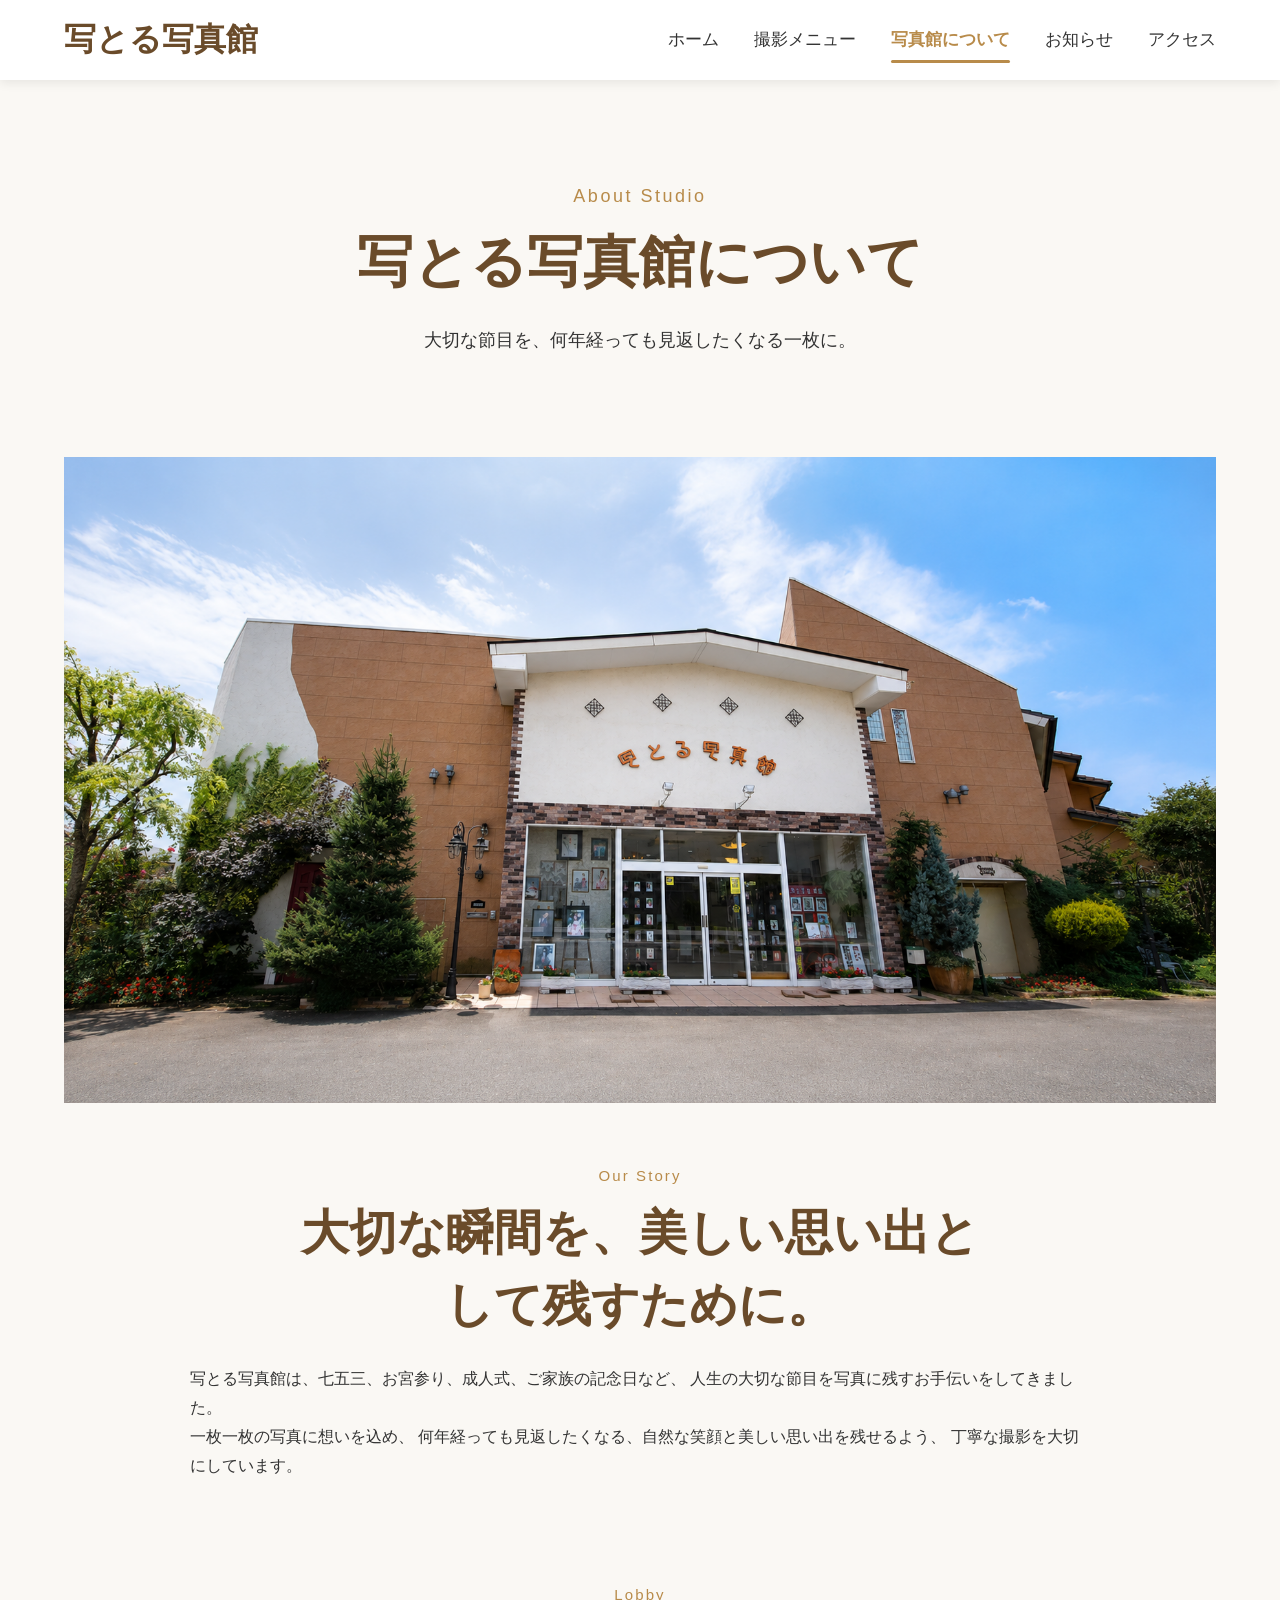
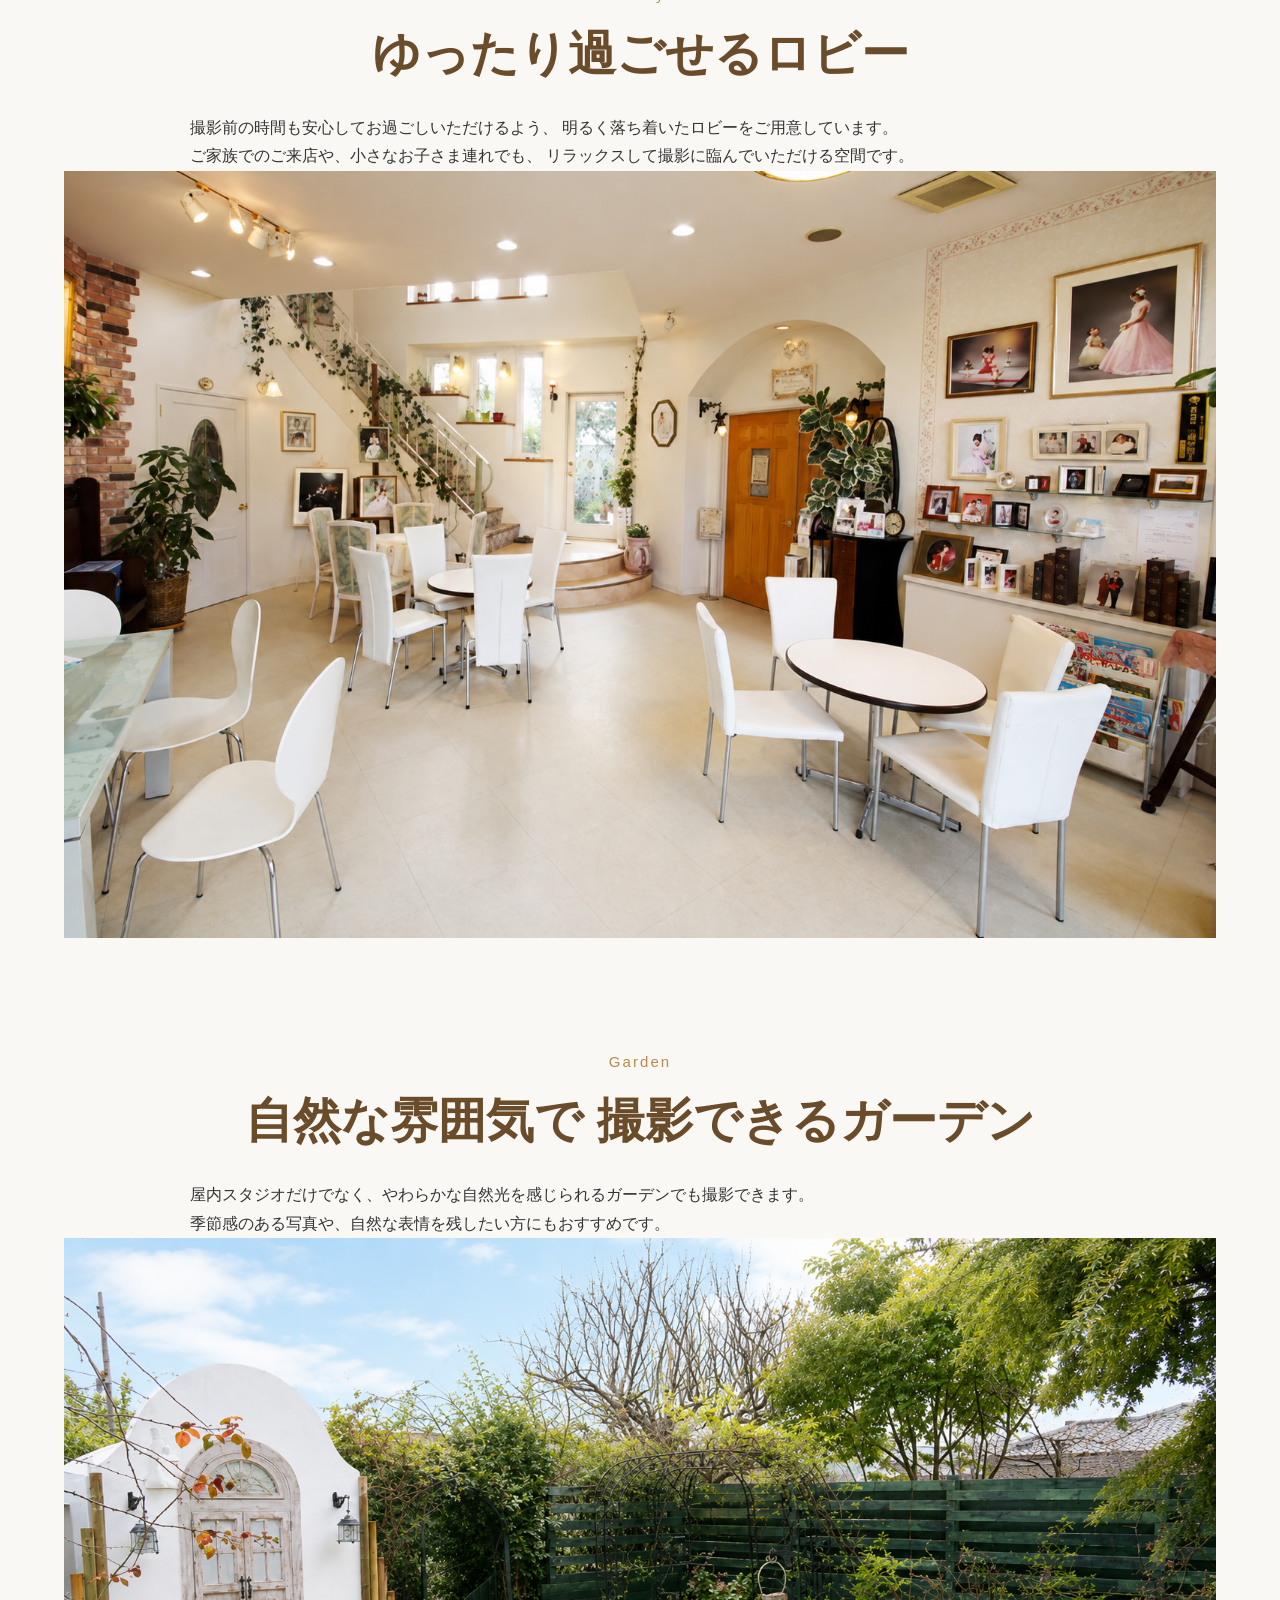
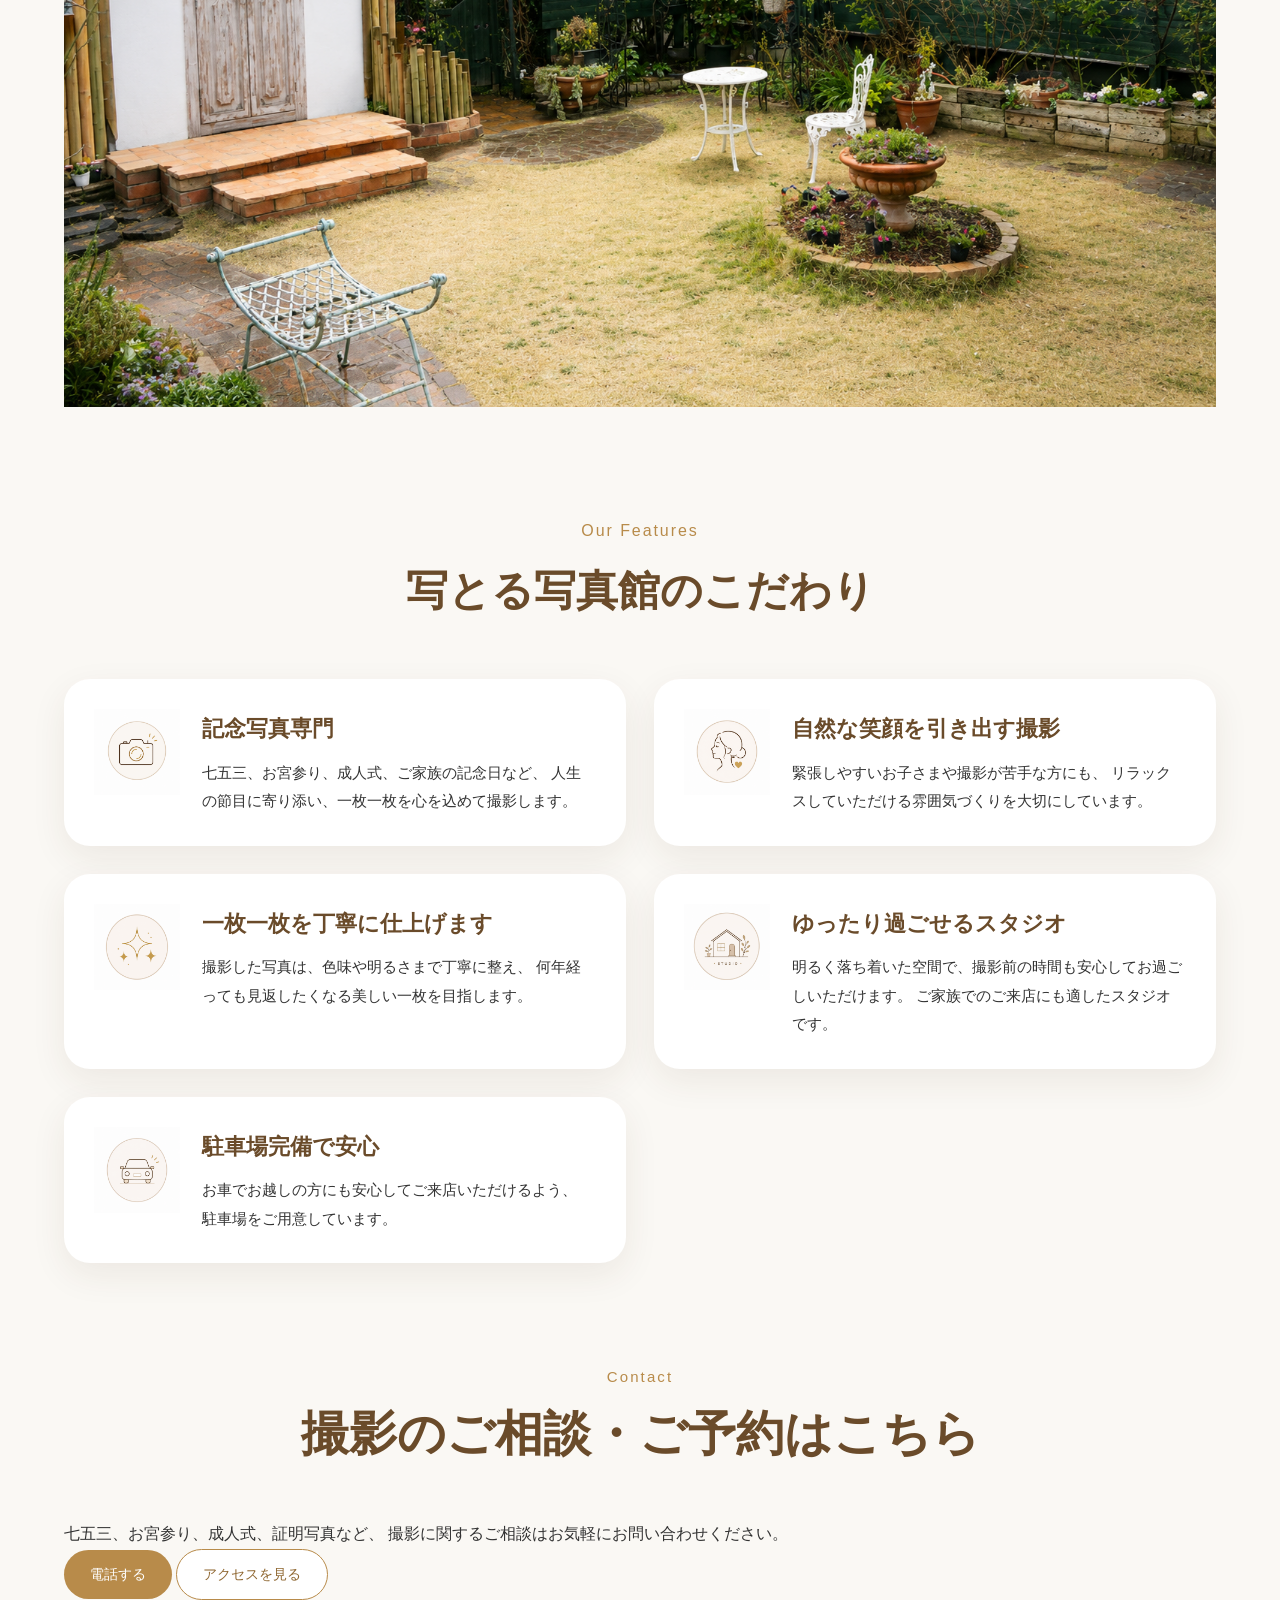
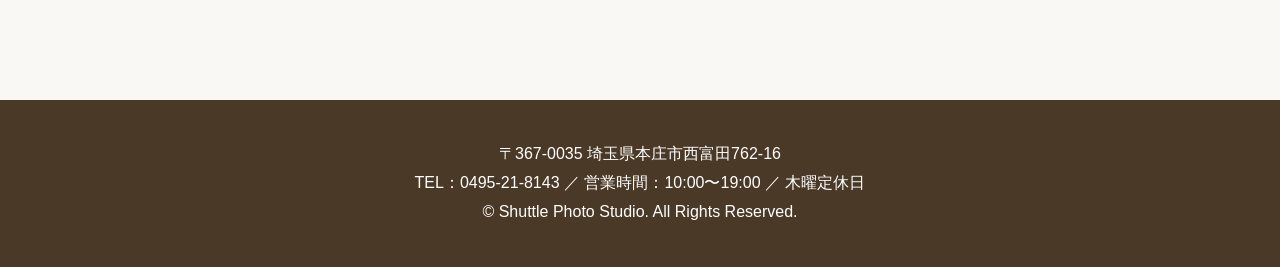
==== about.html @ 51ed31dc "ホームページ初回アップロード" ====
<!DOCTYPE html>
<html lang="ja">
<head>
  <meta charset="UTF-8">
  <meta name="viewport" content="width=device-width, initial-scale=1.0">

  <title>写真館について｜写とる写真館</title>

  <meta name="description" content="写とる写真館のスタジオ紹介ページです。外観、ロビー、ガーデン、撮影へのこだわりをご紹介します。">

  <link rel="stylesheet" href="style.css">
</head>

<body>

  <header class="site-header">
    <div class="header-inner">
      <a href="index.html" class="site-logo">写とる写真館</a>

      <nav class="site-nav">
            <a href="index.html">ホーム</a>
            <a href="menu.html">撮影メニュー</a>
            <a href="about.html" class="active">写真館について</a>
            <a href="news.html">お知らせ</a>
            <a href="contact.html">アクセス</a>
        </nav>
    </div>
  </header>

  <main>

    <section class="page-hero">
      <p class="section-label">About Studio</p>
      <h1>写とる写真館について</h1>
      <p>
        大切な節目を、何年経っても見返したくなる一枚に。
      </p>
    </section>

    <section class="section studio-main">
      <img src="images/studio-front.png" alt="写とる写真館の外観">

      <div class="studio-main-text">
        <p class="section-label">Our Story</p>
        <h2>大切な瞬間を、美しい思い出として残すために。</h2>
        <p>
          写とる写真館は、七五三、お宮参り、成人式、ご家族の記念日など、
          人生の大切な節目を写真に残すお手伝いをしてきました。
        </p>
        <p>
          一枚一枚の写真に想いを込め、
          何年経っても見返したくなる、自然な笑顔と美しい思い出を残せるよう、
          丁寧な撮影を大切にしています。
        </p>
      </div>
    </section>

    <section class="section studio-block">
      <div class="studio-block-text">
        <p class="section-label">Lobby</p>
        <h2>ゆったり過ごせるロビー</h2>
        <p>
          撮影前の時間も安心してお過ごしいただけるよう、
          明るく落ち着いたロビーをご用意しています。
        </p>
        <p>
          ご家族でのご来店や、小さなお子さま連れでも、
          リラックスして撮影に臨んでいただける空間です。
        </p>
      </div>

      <div class="studio-block-image">
        <img src="images/studio-lobby.png" alt="写とる写真館のロビー">
      </div>
    </section>

    <section class="section studio-block reverse">
      <div class="studio-block-text">
        <p class="section-label">Garden</p>
        <h2>自然な雰囲気で<br class="sp-only">
          撮影できるガーデン
        </h2>
        <p>
          屋内スタジオだけでなく、やわらかな自然光を感じられるガーデンでも撮影できます。
        </p>
        <p>
          季節感のある写真や、自然な表情を残したい方にもおすすめです。
        </p>
      </div>

      <div class="studio-block-image">
        <img src="images/studio-garden.png" alt="写とる写真館のガーデン">
      </div>
    </section>

    <section class="section feature-section">
        <div class="section-title">
            <p>Our Features</p>
            <h2>写とる写真館のこだわり</h2>
        </div>

        <div class="feature-list">

            <div class="feature-item">
            <img src="images/icon-camera.png" alt="記念写真専門のアイコン">
            <div>
                <h3>記念写真専門</h3>
                <p>
                七五三、お宮参り、成人式、ご家族の記念日など、
                人生の節目に寄り添い、一枚一枚を心を込めて撮影します。
                </p>
            </div>
            </div>

            <div class="feature-item">
            <img src="images/icon-smile.png" alt="自然な笑顔のアイコン">
            <div>
                <h3>自然な笑顔を引き出す撮影</h3>
                <p>
                緊張しやすいお子さまや撮影が苦手な方にも、
                リラックスしていただける雰囲気づくりを大切にしています。
                </p>
            </div>
            </div>

            <div class="feature-item">
            <img src="images/icon-quality.png" alt="丁寧な仕上がりのアイコン">
            <div>
                <h3>一枚一枚を丁寧に仕上げます</h3>
                <p>
                撮影した写真は、色味や明るさまで丁寧に整え、
                何年経っても見返したくなる美しい一枚を目指します。
                </p>
            </div>
            </div>

            <div class="feature-item">
            <img src="images/icon-studio.png" alt="落ち着いたスタジオのアイコン">
            <div>
                <h3>ゆったり過ごせるスタジオ</h3>
                <p>
                明るく落ち着いた空間で、撮影前の時間も安心してお過ごしいただけます。
                ご家族でのご来店にも適したスタジオです。
                </p>
            </div>
            </div>

            <div class="feature-item">
            <img src="images/icon-parking.png" alt="駐車場完備のアイコン">
            <div>
                <h3>駐車場完備で安心</h3>
                <p>
                お車でお越しの方にも安心してご来店いただけるよう、
                駐車場をご用意しています。
                </p>
            </div>
            </div>

        </div>
    </section>

    <section class="section about-contact">
      <p class="section-label">Contact</p>
      <h2>撮影のご相談・ご予約はこちら</h2>
      <p>
        七五三、お宮参り、成人式、証明写真など、
        撮影に関するご相談はお気軽にお問い合わせください。
      </p>

      <div class="about-contact-buttons">
        <a href="tel:0495218143" class="small-button">電話する</a>
        <a href="contact.html" class="small-button outline-button">アクセスを見る</a>
      </div>
    </section>

  </main>

  <footer class="site-footer">
    <p>〒367-0035 埼玉県本庄市西富田762-16</p>
    <p>TEL：0495-21-8143 ／ 営業時間：10:00〜19:00 ／ 木曜定休日</p>
    <p>© Shuttle Photo Studio. All Rights Reserved.</p>
  </footer>

  <script src="script.js"></script>
</body>
</html>
---- style.css ----
/* ===========================
   基本設定
=========================== */

*{
    margin:0;
    padding:0;
    box-sizing:border-box;
}

body{

    font-family:
    "Yu Gothic",
    "Hiragino Kaku Gothic ProN",
    sans-serif;

    line-height:1.8;

    color:#333;

    background:#faf8f4;

}

a{

    text-decoration:none;

    color:inherit;

}

img{

    max-width:100%;

}


/* ===========================
   ヘッダー
=========================== */

.site-header{

    position:sticky;

    top:0;

    background:white;

    box-shadow:0 3px 10px rgba(0,0,0,.08);

    z-index:1000;

}

.header-inner{

    width:90%;

    max-width:1200px;

    margin:auto;

    display:flex;

    justify-content:space-between;

    align-items:center;

    height:80px;

}

.site-logo{

    font-size:32px;

    font-weight:bold;

    color:#6a4b2a;

}

.site-nav{

    display:flex;

    gap:35px;

}

.site-nav a{

    font-size:17px;

    transition:.3s;

}

.site-nav a:hover{

    color:#c89d52;

}

/* ===========================
   現在表示中のページ
=========================== */

.site-nav a.active{

    color:#b88b4a;

    font-weight:bold;

    position:relative;

}

.site-nav a.active::after{

    content:"";

    position:absolute;

    left:0;

    bottom:-8px;

    width:100%;

    height:3px;

    background:#b88b4a;

    border-radius:999px;

}


/* ===========================
   メイン画像
=========================== */


/* ===========================
   メインビジュアル
=========================== */

.hero{
    min-height:calc(100vh - 80px);
    display:flex;
    align-items:center;
    background:
        radial-gradient(circle at top left, rgba(232,216,190,.55), transparent 35%),
        #faf8f4;
}

.hero-inner{
    width:90%;
    max-width:1200px;
    margin:auto;
    display:grid;
    grid-template-columns:1fr 1fr;
    gap:60px;
    align-items:center;
}

.hero-text{
    position:relative;
    z-index:2;
}

.hero-subtitle{
    font-size:20px;
    color:#8b6b43;
    margin-bottom:16px;
}

.hero h1{
    font-size:60px;
    line-height:1.25;
    letter-spacing:.03em;
    margin-bottom:28px;
    color:#2f2f2f;
}

.hero-description{
    font-size:20px;
    max-width:620px;
    margin-bottom:36px;
}

.button{
    display:inline-block;
    padding:18px 42px;
    background:#b88b4a;
    color:white;
    border-radius:999px;
    box-shadow:0 12px 25px rgba(184,139,74,.25);
    transition:.3s;
}

.button:hover{
    background:#8f6731;
    transform:translateY(-3px);
    box-shadow:0 18px 36px rgba(184,139,74,.35);
}

.hero-image{
    position:relative;
}

.hero-image img{
    width:100%;
    height:560px;
    object-fit:cover;
    border-radius:36px;
    box-shadow:0 25px 60px rgba(80,55,30,.18);
}

.hero-image::before{
    content:"";
    position:absolute;
    inset:28px -28px -28px 28px;
    background:#eadcc8;
    border-radius:36px;
    z-index:-1;
}

/* ===========================
   共通
=========================== */

.section{

    width:90%;

    max-width:1200px;

    margin:100px auto;

}

.section h2{

    text-align:center;

    font-size:42px;

    margin-bottom:50px;

    color:#6a4b2a;

}


/* ===========================
   カード
=========================== */

.section-title{
    text-align:center;
    margin-bottom:50px;
}

.section-title p{
    color:#b88b4a;
    font-size:16px;
    letter-spacing:.12em;
    margin-bottom:8px;
}

.menu-grid{
    display:grid;
    grid-template-columns:repeat(4,1fr);
    gap:24px;
}

.menu-card{
    background:white;
    border-radius:22px;
    overflow:hidden;
    box-shadow:0 12px 35px rgba(80,55,30,.10);
    transition:.3s;
}

.menu-card:hover{
    transform:translateY(-8px);
    box-shadow:0 20px 45px rgba(80,55,30,.16);
}

.menu-card img{
    width:100%;
    height:180px;
    object-fit:cover;
    display:block;
}

.menu-card-body{
    padding:26px;
}

.menu-card h3{
    margin-bottom:12px;
    color:#6a4b2a;
    font-size:22px;
}

.menu-card p{
    font-size:15px;
}


/* ===========================
   店舗紹介
=========================== */

.about{

    background:white;

    padding:70px;

    border-radius:30px;

}


/* ===========================
   アクセス
=========================== */

.access{

    background:white;

    padding:60px;

    border-radius:30px;

}


/* ===========================
   写真館について
=========================== */

.about-section{
    display:grid;
    grid-template-columns:1fr 1fr;
    gap:50px;
    align-items:center;
    background:white;
    padding:50px;
    border-radius:32px;
    box-shadow:0 15px 45px rgba(80,55,30,.08);
}

.about-image img{
    width:100%;
    height:360px;
    object-fit:cover;
    border-radius:24px;
}

.about-text h2{
    text-align:left;
    font-size:36px;
    margin-bottom:24px;
}

.about-text p{
    margin-bottom:24px;
}

.section-label{
    color:#b88b4a;
    font-size:15px;
    letter-spacing:.14em;
    margin-bottom:8px;
}

.small-button{
    display:inline-block;
    padding:12px 26px;
    background:#b88b4a;
    color:white;
    border-radius:999px;
    font-size:14px;
    transition:.3s;
}

.small-button:hover{
    background:#8f6731;
    transform:translateY(-2px);
}


/* ===========================
   お知らせ・店舗情報
=========================== */

.info-section{
    display:grid;
    grid-template-columns:1fr 1fr;
    gap:30px;
}

.info-card{
    background:white;
    padding:42px;
    border-radius:28px;
    box-shadow:0 12px 35px rgba(80,55,30,.08);
}

.info-card h2{
    text-align:left;
    font-size:32px;
    margin-bottom:24px;
}

.info-card p{
    margin-bottom:10px;
}

.news-list{
    margin-bottom:28px;
}

.news-list p{
    padding:10px 0;
    border-bottom:1px solid #eee7dc;
}

.news-list span{
    display:inline-block;
    min-width:82px;
    color:#b88b4a;
    font-weight:bold;
}

.shop-info{
    margin-bottom:28px;
}

.shop-info p{
    margin-bottom:8px;
}

.access-buttons{
    display:flex;
    gap:14px;
    flex-wrap:wrap;
}

.outline-button{
    background:white;
    color:#8f6731;
    border:1px solid #b88b4a;
}

.outline-button:hover{
    background:#f4eadb;
}

/* ===========================
   フッター
=========================== */

.site-footer{

    background:#4b3927;

    color:white;

    text-align:center;

    padding:40px;

}

/* ===========================
   レスポンシブ対応
=========================== */

@media (max-width: 900px){

    .header-inner{
        height:auto;
        padding:18px 0;
        flex-direction:column;
        gap:14px;
    }

    .site-logo{
        font-size:28px;
    }

    .site-nav{
        gap:18px;
        flex-wrap:wrap;
        justify-content:center;
    }

    .site-nav a{
        font-size:14px;
    }

    .hero{
        min-height:auto;
        padding:70px 0;
    }

    .hero-inner{
        grid-template-columns:1fr;
        gap:40px;
    }

    .hero h1{
        font-size:42px;
    }

    .hero-description{
        font-size:17px;
    }

    .hero-image img{
        height:360px;
    }

    .menu-grid{
        grid-template-columns:repeat(2, 1fr);
    }

    .about-section{
        grid-template-columns:1fr;
        padding:32px;
    }

    .info-section{
        grid-template-columns:1fr;
    }
}


@media (max-width: 600px){

    .section{
        width:88%;
        margin:70px auto;
    }

    .section h2{
        font-size:30px;
    }

    .hero h1{
        font-size:34px;
    }

    .hero-subtitle{
        font-size:16px;
    }

    .button{
        padding:14px 28px;
        font-size:14px;
    }

    .menu-grid{
        grid-template-columns:1fr;
    }

    .menu-card img{
        height:190px;
    }

    .about-text h2,
    .info-card h2{
        font-size:26px;
    }

    .about-image img{
        height:240px;
    }

    .info-card{
        padding:30px;
    }

    .site-footer{
        font-size:12px;
        padding:28px 16px;
    }
}

/* ===========================
   下層ページ共通
=========================== */

.page-hero{
    width:90%;
    max-width:1200px;
    margin:100px auto 60px;
    text-align:center;
}

.page-hero h1{
    font-size:46px;
    color:#6a4b2a;
    margin-bottom:20px;
}

.page-hero p{
    font-size:18px;
}


/* ===========================
   お問い合わせページ
=========================== */

.contact-section{
    display:grid;
    grid-template-columns:1fr 1fr;
    gap:30px;
}

.contact-card{
    background:white;
    padding:46px;
    border-radius:28px;
    box-shadow:0 12px 35px rgba(80,55,30,.08);
}

.contact-card h2{
    text-align:left;
    font-size:32px;
    margin-bottom:24px;
    color:#6a4b2a;
}

.contact-lead{
    margin-bottom:18px;
}

.phone-number{
    display:inline-block;
    font-size:36px;
    font-weight:bold;
    color:#b88b4a;
    margin-bottom:24px;
}

.contact-detail p{
    margin-bottom:8px;
}

.map-box{
    background:white;
    border-radius:28px;
    overflow:hidden;
    box-shadow:0 12px 35px rgba(80,55,30,.08);
    min-height:420px;
    display:flex;
    align-items:center;
    justify-content:center;
    color:#8b6b43;
}

.map-box iframe{
    width:100%;
    height:500px;
    border:0;
}

.route-card{
    background:white;
    padding:42px;
    border-radius:28px;
    box-shadow:0 12px 35px rgba(80,55,30,.08);
}

.route-card h2{
    font-size:30px;
    color:#6a4b2a;
    margin-bottom:20px;
}

.route-card ul{
    padding-left:22px;
}

.route-card li{
    margin-bottom:10px;
}


/* ===========================
   撮影メニュー詳細ページ
=========================== */

.menu-detail{
    display:grid;
    grid-template-columns:1fr 1fr;
    gap:50px;
    align-items:center;
    background:white;
    padding:50px;
    border-radius:32px;
    box-shadow:0 15px 45px rgba(80,55,30,.08);
}

.menu-detail.reverse .menu-detail-image{
    order:2;
}

.menu-detail.reverse .menu-detail-text{
    order:1;
}

.menu-detail-image img{
    width:100%;
    height:420px;
    object-fit:cover;
    border-radius:24px;
}

.menu-detail-text h2{
    text-align:left;
    font-size:36px;
    margin-bottom:22px;
    color:#6a4b2a;
}

.menu-detail-text p{
    margin-bottom:22px;
}

.price-box{
    background:#faf8f4;
    padding:28px;
    border-radius:22px;
    margin-top:28px;
}

.price-box h3{
    font-size:24px;
    color:#8f6731;
    margin-bottom:18px;
}

.price-box dl{
    display:grid;
    grid-template-columns:1.4fr 1fr;
    gap:12px 20px;
}

.price-box dt{
    font-weight:bold;
    color:#4b3927;
}

.price-box dd{
    text-align:right;
    color:#8f6731;
    font-weight:bold;
}

.note{
    font-size:13px;
    color:#777;
    margin-top:20px;
}


/* ===========================
   about.html こだわりアイコン
=========================== */

.feature-list{
    display:grid;
    grid-template-columns:1fr 1fr;
    gap:28px;
}

.feature-item{
    display:flex;
    align-items:flex-start;
    gap:22px;
    background:white;
    padding:30px;
    border-radius:26px;
    box-shadow:0 12px 35px rgba(80,55,30,.08);
}

.feature-item img{
    width:86px;
    height:86px;
    object-fit:contain;
    flex-shrink:0;
}

.feature-item h3{
    font-size:22px;
    color:#6a4b2a;
    margin-bottom:10px;
}

.feature-item p{
    font-size:15px;
    line-height:1.9;
}

@media (max-width: 900px){

    .feature-list{
        grid-template-columns:1fr;
    }

    .feature-item{
        padding:24px;
    }
}

@media (max-width: 600px){

    .feature-item{
        flex-direction:column;
        text-align:center;
        align-items:center;
    }

    .feature-item img{
        width:90px;
        height:90px;
    }
}


/* ===========================
   menu.html ページ内ナビ
=========================== */

.menu-navigation{

    width:90%;
    max-width:1000px;

    margin:40px auto 70px;

    display:flex;

    justify-content:center;

    flex-wrap:wrap;

    gap:18px;

}

.menu-nav-button{

    display:inline-block;

    padding:14px 28px;

    background:white;

    color:#6a4b2a;

    border:2px solid #d8c3a3;

    border-radius:999px;

    font-weight:bold;

    transition:.3s;

}

.menu-nav-button:hover{

    background:#b88b4a;

    color:white;

    border-color:#b88b4a;

    transform:translateY(-2px);

}

@media (max-width:600px){

    .menu-navigation{

        gap:12px;

    }

    .menu-nav-button{

        width:45%;

        text-align:center;

        padding:12px;

        font-size:15px;

    }

}

/* ===========================
   menu.html スマホ崩れ修正
=========================== */

@media (max-width: 900px){

    .menu-detail{
        display:block;
        padding:32px;
    }

    .menu-detail.reverse .menu-detail-image,
    .menu-detail.reverse .menu-detail-text{
        order:initial;
    }

    .menu-detail-image{
        margin-bottom:28px;
    }

    .menu-detail-image img{
        width:100%;
        height:auto;
        max-height:none;
        object-fit:contain;
        border-radius:22px;
    }

    .menu-detail-text h2{
        font-size:32px;
        text-align:center;
    }

    .menu-detail-text p{
        font-size:16px;
        line-height:1.9;
    }

    .price-box{
        padding:24px;
    }

    .price-box dl{
        display:block;
    }

    .price-box dt{
        margin-top:18px;
        font-size:16px;
        line-height:1.7;
    }

    .price-box dd{
        text-align:left;
        font-size:18px;
        margin-top:4px;
        line-height:1.7;
    }
}

@media (max-width: 600px){

    .menu-detail{
        width:88%;
        padding:26px;
        border-radius:26px;
    }

    .menu-detail-text h2{
        font-size:30px;
        line-height:1.5;
    }

    .menu-detail-image img{
        border-radius:20px;
    }

    .price-box h3{
        font-size:22px;
    }

    .price-box{
        padding:22px;
    }

    .note{
        font-size:12px;
        line-height:1.8;
    }

    .gallery-single img{
        width:100%;
        max-width:100%;
        height:auto;
    }
}

/* ===========================
   menu.html 撮影ギャラリー
=========================== */

.photo-gallery{
    margin-top:34px;
}

.photo-gallery h3{
    font-size:24px;
    color:#6a4b2a;
    margin-bottom:20px;
}

.gallery-grid{
    display:grid;
    grid-template-columns:repeat(3, 1fr);
    gap:14px;
}

.gallery-grid img{
    width:100%;
    height:220px;
    object-fit:contain;
    background:#faf8f4;
    border-radius:18px;
    box-shadow:0 8px 20px rgba(80,55,30,.08);
}

@media (max-width: 600px){

    .gallery-grid{
        grid-template-columns:repeat(2, 1fr);
        gap:12px;
    }

   .gallery-grid img{
        height:170px;
        object-fit:contain;
        background:#faf8f4;
        border-radius:14px;
    }
}

/* ===========================
   証明写真ギャラリー
=========================== */

.gallery-single{
    margin-top:20px;
    text-align:center;
}

.gallery-single img{
    width:100%;
    max-width:260px;
    height:auto;
    object-fit:contain;
    background:#faf8f4;
    border-radius:18px;
    box-shadow:0 8px 20px rgba(80,55,30,.08);
}


/* ===========================
   news.html お知らせページ
=========================== */

.news-page-section{
    max-width:900px;
}

.news-page-card{
    background:white;
    padding:38px;
    border-radius:26px;
    box-shadow:0 12px 35px rgba(80,55,30,.08);
    margin-bottom:28px;
}

.news-date{
    color:#b88b4a;
    font-weight:bold;
    margin-bottom:10px;
}

.news-page-card h2{
    text-align:left;
    font-size:26px;
    color:#6a4b2a;
    margin-bottom:16px;
}

.news-blog-box{
    background:white;
    padding:42px;
    border-radius:28px;
    box-shadow:0 12px 35px rgba(80,55,30,.08);
    text-align:center;
    margin-top:50px;
}

.news-blog-box h2{
    font-size:30px;
    color:#6a4b2a;
    margin-bottom:16px;
}

/* ===========================
   電話番号リンク
=========================== */

.tel-link{
    color:inherit;
    text-decoration:none;
    font-weight:700;
    transition:.25s;
}

.tel-link:hover{
    color:#c58b38;
}

/* ===========================
   menu.html 料金表レイアウト調整
=========================== */

.price-box{
    background:#faf8f4;
    padding:34px;
    border-radius:24px;
    margin-top:34px;
}

.price-box h3{
    font-size:26px;
    color:#6a4b2a;
    margin-bottom:24px;
}

.price-box h4{
    font-size:21px;
    color:#b2762d;
    margin:28px 0 14px;
    padding-bottom:8px;
    border-bottom:1px solid #e3d5c2;
}

.price-row{
    display:grid;
    grid-template-columns:1fr auto;
    gap:20px;
    align-items:start;
    padding:12px 0;
    border-bottom:1px solid rgba(106,75,42,.12);
}

.price-row:last-of-type{
    border-bottom:none;
}

.price-row > strong{
    color:#8f6731;
    font-size:18px;
    white-space:nowrap;
}

.price-row p{
    margin:4px 0 0;
    font-size:13px;
    color:#777;
    line-height:1.6;
}

.tax-note{
    margin-top:22px;
    font-size:13px;
    color:#777;
    text-align:right;
}

.price-subtext{
    color:#777;
    font-size:14px;
    margin-bottom:10px;
}

@media (max-width:600px){

    .price-box{
        padding:24px;
    }

    .price-row{
        grid-template-columns:1fr;
        gap:4px;
    }

    .price-row > strong{
        font-size:18px;
        white-space:normal;
    }

    .tax-note{
        text-align:left;
    }
}

/* ===========================
   menu.html 料金表を横幅いっぱいにする
=========================== */

@media (min-width: 901px){

    .menu-detail.wide-price .price-box,
    .menu-detail.wide-price .photo-gallery{
        grid-column:1 / -1;
    }

    .menu-detail.wide-price .price-box{
        margin-top:10px;
    }

    .menu-detail.wide-price .photo-gallery{
        margin-top:26px;
    }
}

/* ===========================
   menu.html メニュー詳細レイアウト統一
=========================== */

@media (min-width: 901px){

    .menu-detail.wide-price .price-box,
    .menu-detail.wide-price .photo-gallery{
        grid-column:1 / -1;
    }

    .menu-detail.wide-price .price-box{
        margin-top:10px;
    }

    .menu-detail.wide-price .photo-gallery{
        margin-top:26px;
    }
}

/* ===========================
   Lightbox
=========================== */

.lightbox{
    display:none;
    position:fixed;
    inset:0;
    background:rgba(0,0,0,.75);
    z-index:9999;
    align-items:center;
    justify-content:center;
    padding:24px;
}

.lightbox.active{
    display:flex;
}

.lightbox img{
    width:auto;
    height:72vh;
    max-width:88vw;

    border-radius:20px;
    box-shadow:0 20px 60px rgba(0,0,0,.35);
    background:white;
}

.lightbox-close{
    position:absolute;
    top:24px;
    right:32px;
    color:white;
    font-size:42px;
    cursor:pointer;
}

/* ===========================
   Lightbox 矢印
=========================== */

.lightbox-arrow{
    position:absolute;
    top:50%;
    transform:translateY(-50%);
    width:56px;
    height:56px;
    border:none;
    border-radius:50%;
    background:rgba(255,255,255,.18);
    color:white;
    font-size:48px;
    line-height:1;
    cursor:pointer;
    transition:.25s;
}

.lightbox-arrow:hover{
    background:rgba(255,255,255,.35);
}

.lightbox-prev{
    left:32px;
}

.lightbox-next{
    right:32px;
}

@media (max-width:600px){
    .lightbox-arrow{
        width:44px;
        height:44px;
        font-size:38px;
    }

    .lightbox-prev{
        left:12px;
    }

    .lightbox-next{
        right:12px;
    }
}

/* ===========================
   トップページ オープニングアニメーション
=========================== */

.hero-text{
    opacity:0;
    transform:translateY(24px);
    animation:fadeUp 1s ease forwards;
}

.hero-image{
    opacity:0;
    transform:translateY(24px) scale(.98);
    animation:fadeUpImage 1.2s ease forwards;
    animation-delay:.25s;
}

@keyframes fadeUp{
    to{
        opacity:1;
        transform:translateY(0);
    }
}

@keyframes fadeUpImage{
    to{
        opacity:1;
        transform:translateY(0) scale(1);
    }
}

/* ===========================
   トップページ オープニングアニメーション
=========================== */

.hero-subtitle{
    opacity:0;
    transform:translateY(18px);
    animation:fadeUp .8s ease forwards;
}

.hero h1{
    opacity:0;
    transform:translateY(22px);
    animation:fadeUp .9s ease forwards;
    animation-delay:.15s;
}

.hero-description{
    opacity:0;
    transform:translateY(18px);
    animation:fadeUp .8s ease forwards;
    animation-delay:.35s;
}

.hero .button{
    opacity:0;
    transform:translateY(18px);
    animation:fadeUp .8s ease forwards;
    animation-delay:.55s;
}

.hero-image{
    opacity:0;
    transform:translateY(24px) scale(.98);
    animation:fadeUpImage 1.1s ease forwards;
    animation-delay:.35s;
}

@keyframes fadeUp{
    to{
        opacity:1;
        transform:translateY(0);
    }
}

@keyframes fadeUpImage{
    to{
        opacity:1;
        transform:translateY(0) scale(1);
    }
}

/* ===========================
   about.html 英語ラベルと余白調整
=========================== */

.about-page .section-label,
.studio-main .section-label,
.studio-block .section-label,
.feature-section .section-title p,
.about-contact .section-label{
    text-align:center;
    display:block;
}

.studio-main .section-label{
    margin-top:50px;
}

.studio-block .section-label{
    margin-bottom:10px;
}

.studio-main-text h2,
.studio-block-text h2{
    text-align:center;
    margin-bottom:24px;
}

.studio-main-text p,
.studio-block-text p{
    max-width:900px;
    margin-left:auto;
    margin-right:auto;
}

/* ===========================
   最終レスポンシブ調整
=========================== */

@media (max-width: 600px){

    /* トップページ：撮影メニュー画像の切れ防止 */
    .menu-card img{
        height:auto;
        object-fit:contain;
    }

    /* 下層ページの大見出しが変な位置で改行されるのを防ぐ */
    .page-hero h1{
        font-size:38px;
        line-height:1.45;
        letter-spacing:.03em;
        word-break:keep-all;
    }

    .page-hero p{
        font-size:16px;
        line-height:1.9;
    }

    /* contact.html：カードが細長くなるのを防ぐ */
    .contact-section{
        grid-template-columns:1fr;
        width:88%;
        gap:24px;
    }

    .contact-card{
        padding:32px 26px;
    }

    .contact-card h2{
        font-size:30px;
        line-height:1.45;
        word-break:keep-all;
    }

    .phone-number{
        font-size:34px;
        line-height:1.4;
        word-break:keep-all;
    }
}

/* ===========================
   最終調整：画像の切れ防止
=========================== */

@media (max-width: 900px){

    .menu-card img{
        height:220px;
        object-fit:contain;
        background:#faf8f4;
    }

    .studio-block-image img,
    .studio-main-image img{
        height:auto;
        object-fit:contain;
    }
}

@media (max-width: 600px){

    .menu-card img{
        height:200px;
    }

    .studio-block-image img,
    .studio-main-image img{
        width:100%;
        height:auto;
    }
}

/* ===========================
   スマホ専用改行
=========================== */

.sp-only{
    display:none;
}

@media (max-width:600px){

    .sp-only{
        display:block;
    }

    .studio-block-text h2{
        font-size:32px;
        line-height:1.45;
        text-align:center;
        word-break:keep-all;
    }
}

/* ===========================
   最終調整：下層ページ見出しの改行
=========================== */

.studio-main-text h2,
.studio-block-text h2,
.about-contact h2,
.page-hero h1{
    max-width:900px;
    margin-left:auto;
    margin-right:auto;
    text-align:center;
    line-height:1.5;
    word-break:auto-phrase;
    overflow-wrap:anywhere;
}

/* 画面幅に合わせて見出しサイズを自動調整 */
.studio-main-text h2,
.studio-block-text h2,
.about-contact h2{
    font-size:clamp(30px, 5vw, 48px);
}

.page-hero h1{
    font-size:clamp(34px, 6vw, 56px);
}
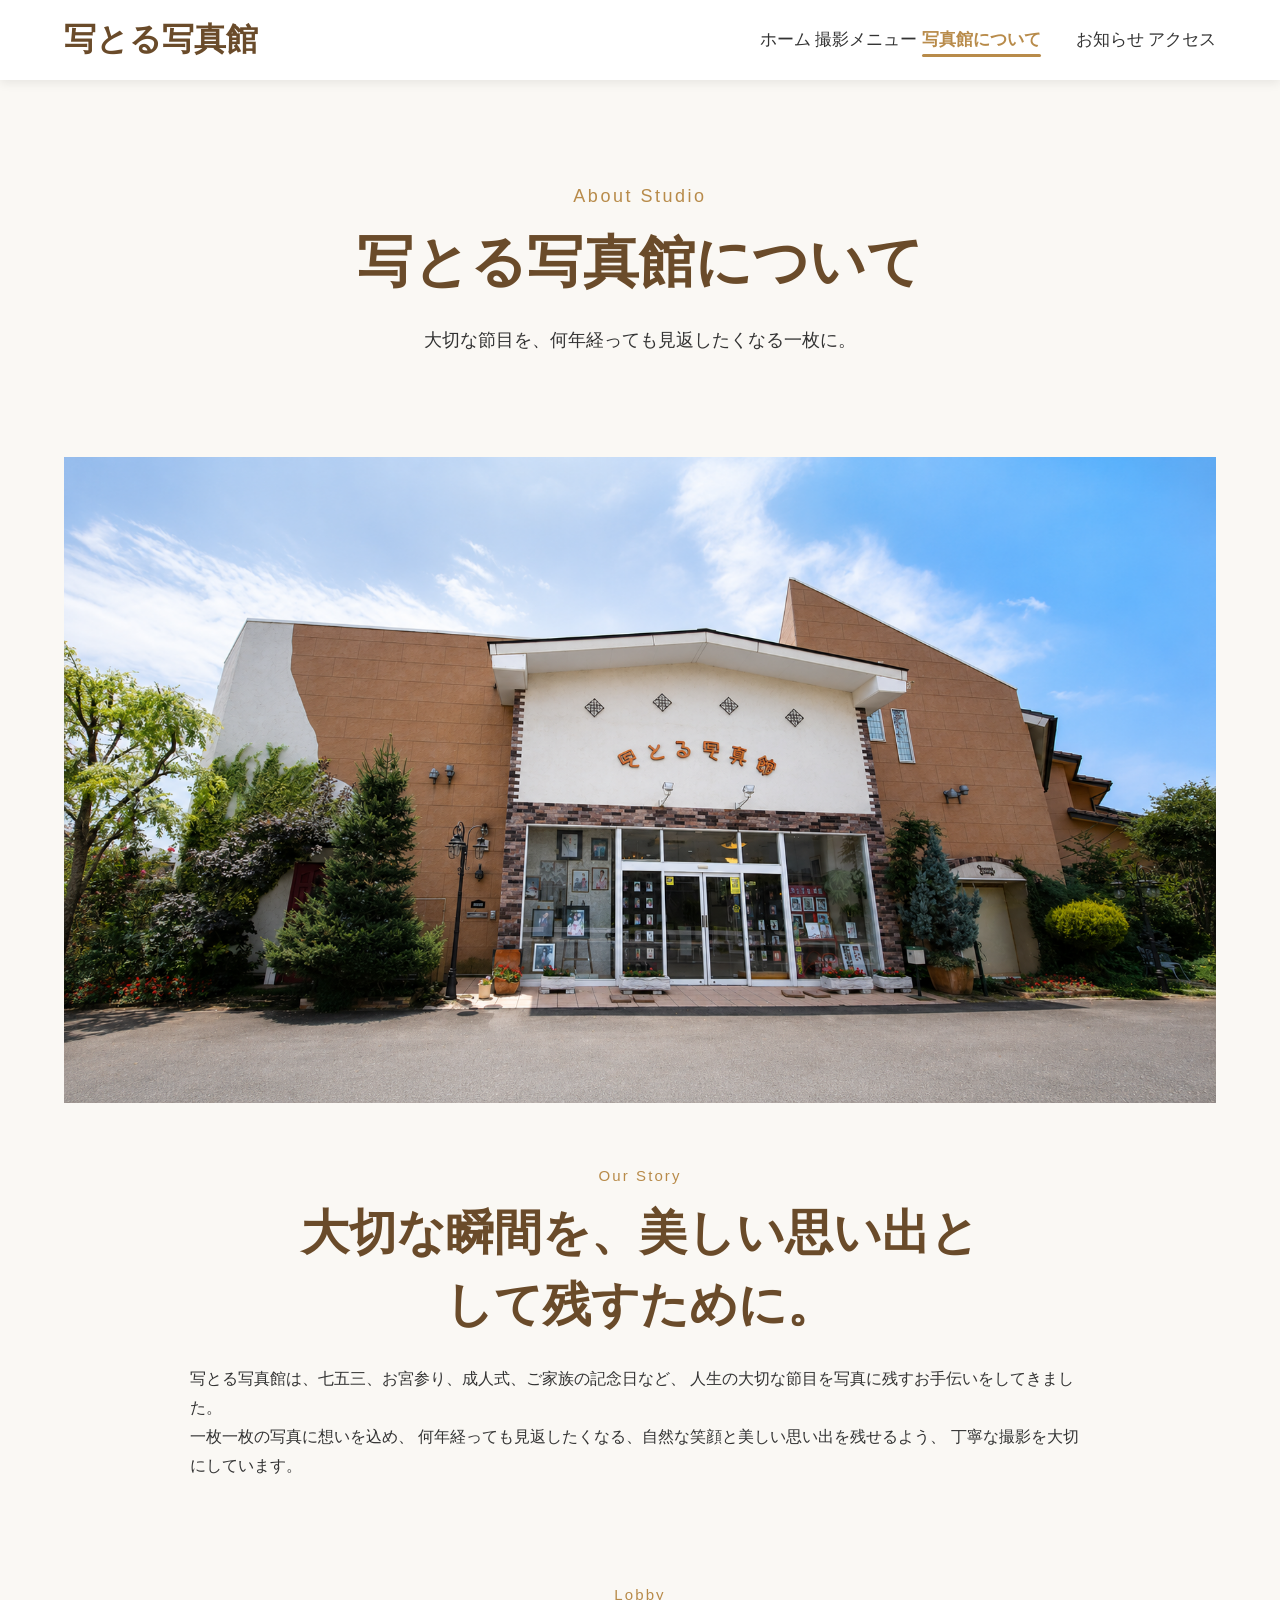
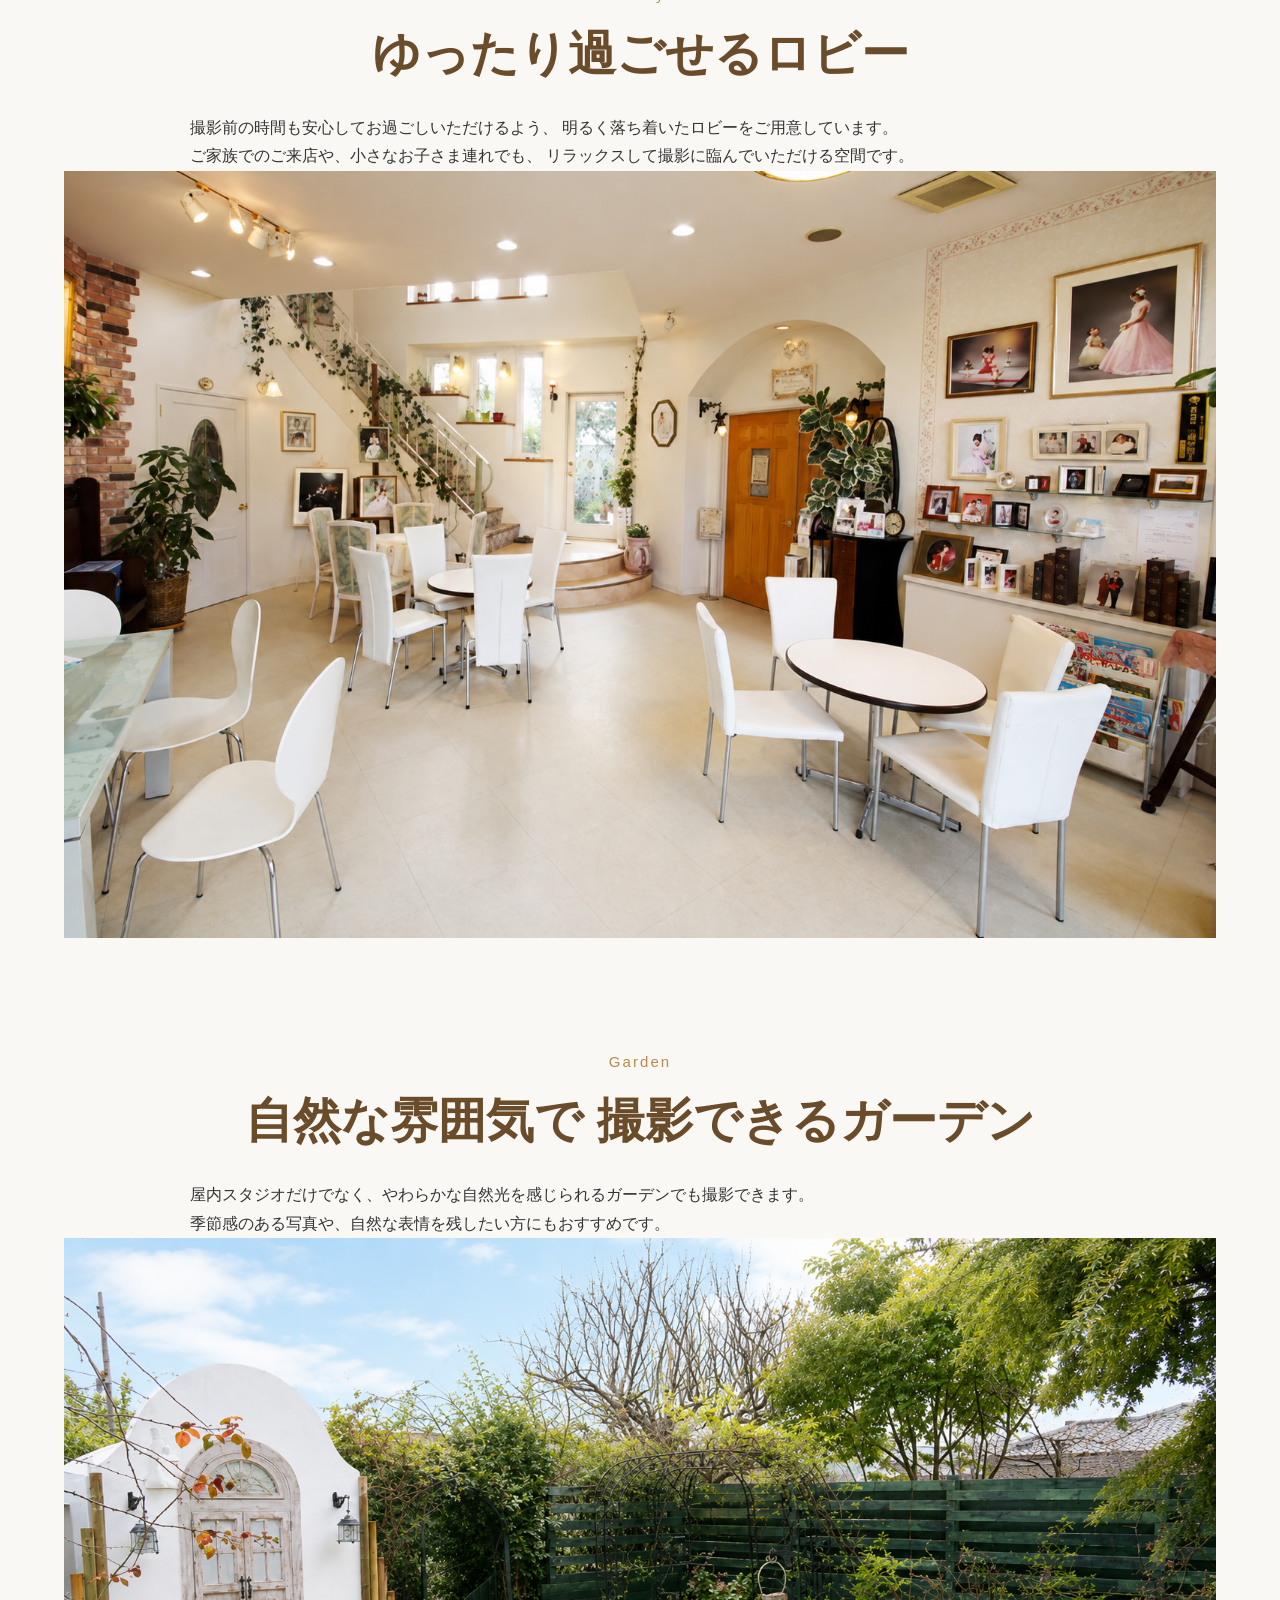
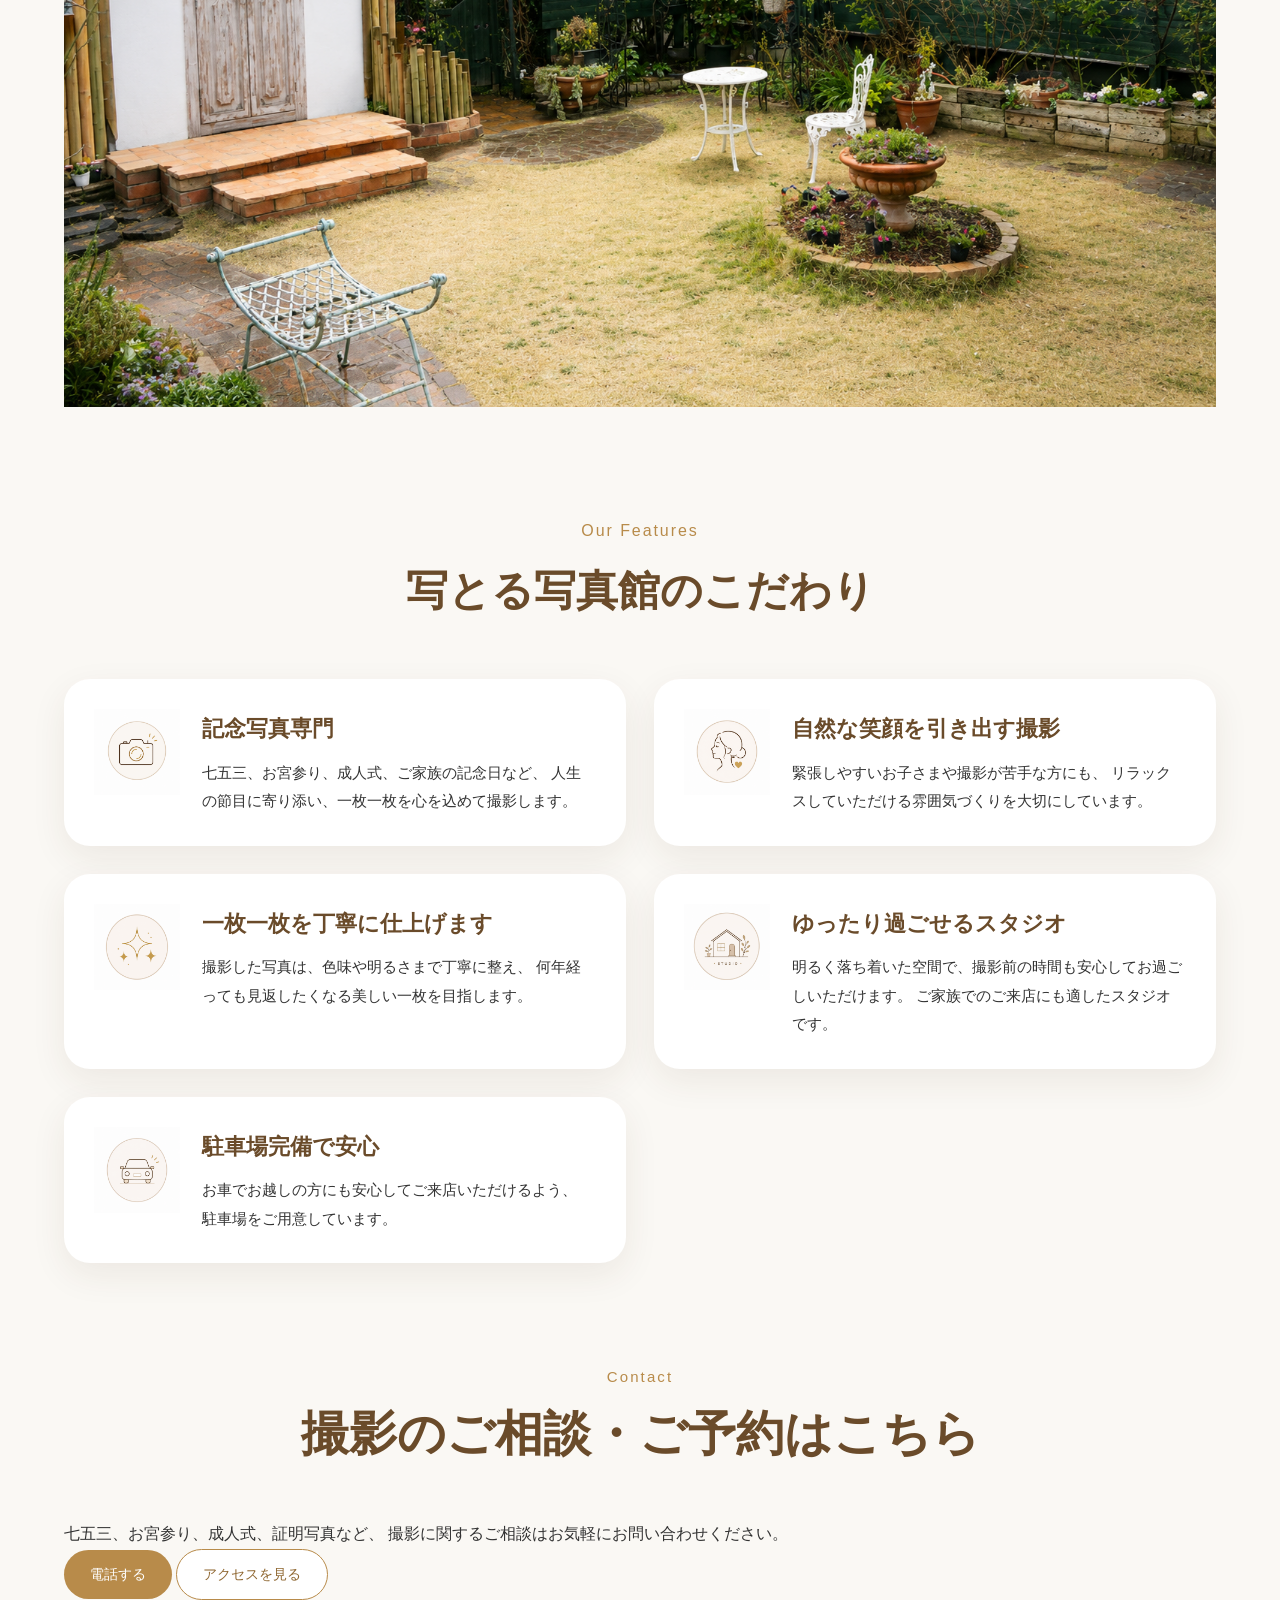
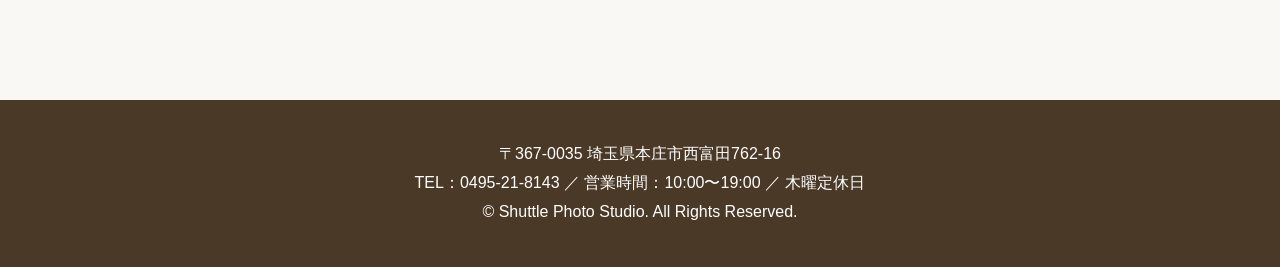
==== commit be204d94: "Add files via upload" ====
--- a/about.html
+++ b/about.html
@@ -16,14 +16,22 @@
   <header class="site-header">
     <div class="header-inner">
       <a href="index.html" class="site-logo">写とる写真館</a>
+      
 
-      <nav class="site-nav">
-            <a href="index.html">ホーム</a>
-            <a href="menu.html">撮影メニュー</a>
-            <a href="about.html" class="active">写真館について</a>
-            <a href="news.html">お知らせ</a>
-            <a href="contact.html">アクセス</a>
-        </nav>
+        <nav class="site-nav">
+        <div class="nav-row">
+          <a href="index.html">ホーム</a>
+          <a href="menu.html">撮影メニュー</a>
+          <a href="about.html" class="active">写真館について</a>
+        </div>
+
+        <div class="nav-row nav-row-bottom">
+          <a href="news.html">お知らせ</a>
+          <a href="contact.html">アクセス</a>
+        </div>
+      </nav>
+
+
     </div>
   </header>
 
@@ -33,7 +41,7 @@
       <p class="section-label">About Studio</p>
       <h1>写とる写真館について</h1>
       <p>
-        大切な節目を、何年経っても見返したくなる一枚に。
+        大切な節目を、<br class="sp-only">何年経っても見返したくなる一枚に。
       </p>
     </section>
 
--- a/style.css
+++ b/style.css
@@ -1594,4 +1594,85 @@
 
 .page-hero h1{
     font-size:clamp(34px, 6vw, 56px);
+}
+
+
+
+/* ===========================
+   スマホ実機調整：ナビ2段中央揃え
+=========================== */
+
+@media (max-width:600px){
+
+    .site-nav{
+        display:flex;
+        flex-direction:column;
+        align-items:center;
+        gap:12px;
+    }
+
+    .nav-row{
+        display:flex;
+        justify-content:center;
+        align-items:center;
+        gap:28px;
+    }
+
+    .nav-row a{
+        font-size:15px;
+        white-space:nowrap;
+        text-align:center;
+    }
+}
+
+
+/* ===========================
+   スマホ実機調整：説明文の改行
+=========================== */
+
+@media (max-width:600px){
+
+    .page-hero p,
+    .studio-main-text p,
+    .studio-block-text p,
+    .about-contact p,
+    .news-page-card p,
+    .news-blog-box p{
+        font-size:16px;
+        line-height:1.9;
+        word-break:normal;
+        overflow-wrap:break-word;
+        text-align:left;
+    }
+
+    .page-hero{
+        padding-left:24px;
+        padding-right:24px;
+    }
+}
+
+/* ===========================
+   最終調整：英語ラベル中央揃えの復旧
+=========================== */
+
+.section-label,
+.section-title p,
+.page-hero .section-label,
+.news-blog-box .section-label,
+.info-card .section-label,
+.about-contact .section-label,
+.studio-main-text .section-label,
+.studio-block-text .section-label,
+.menu-detail-text .section-label{
+    text-align:center !important;
+    display:block;
+    width:100%;
+}
+
+.page-hero{
+    text-align:center;
+}
+
+.page-hero > p:not(.section-label){
+    text-align:center;
 }
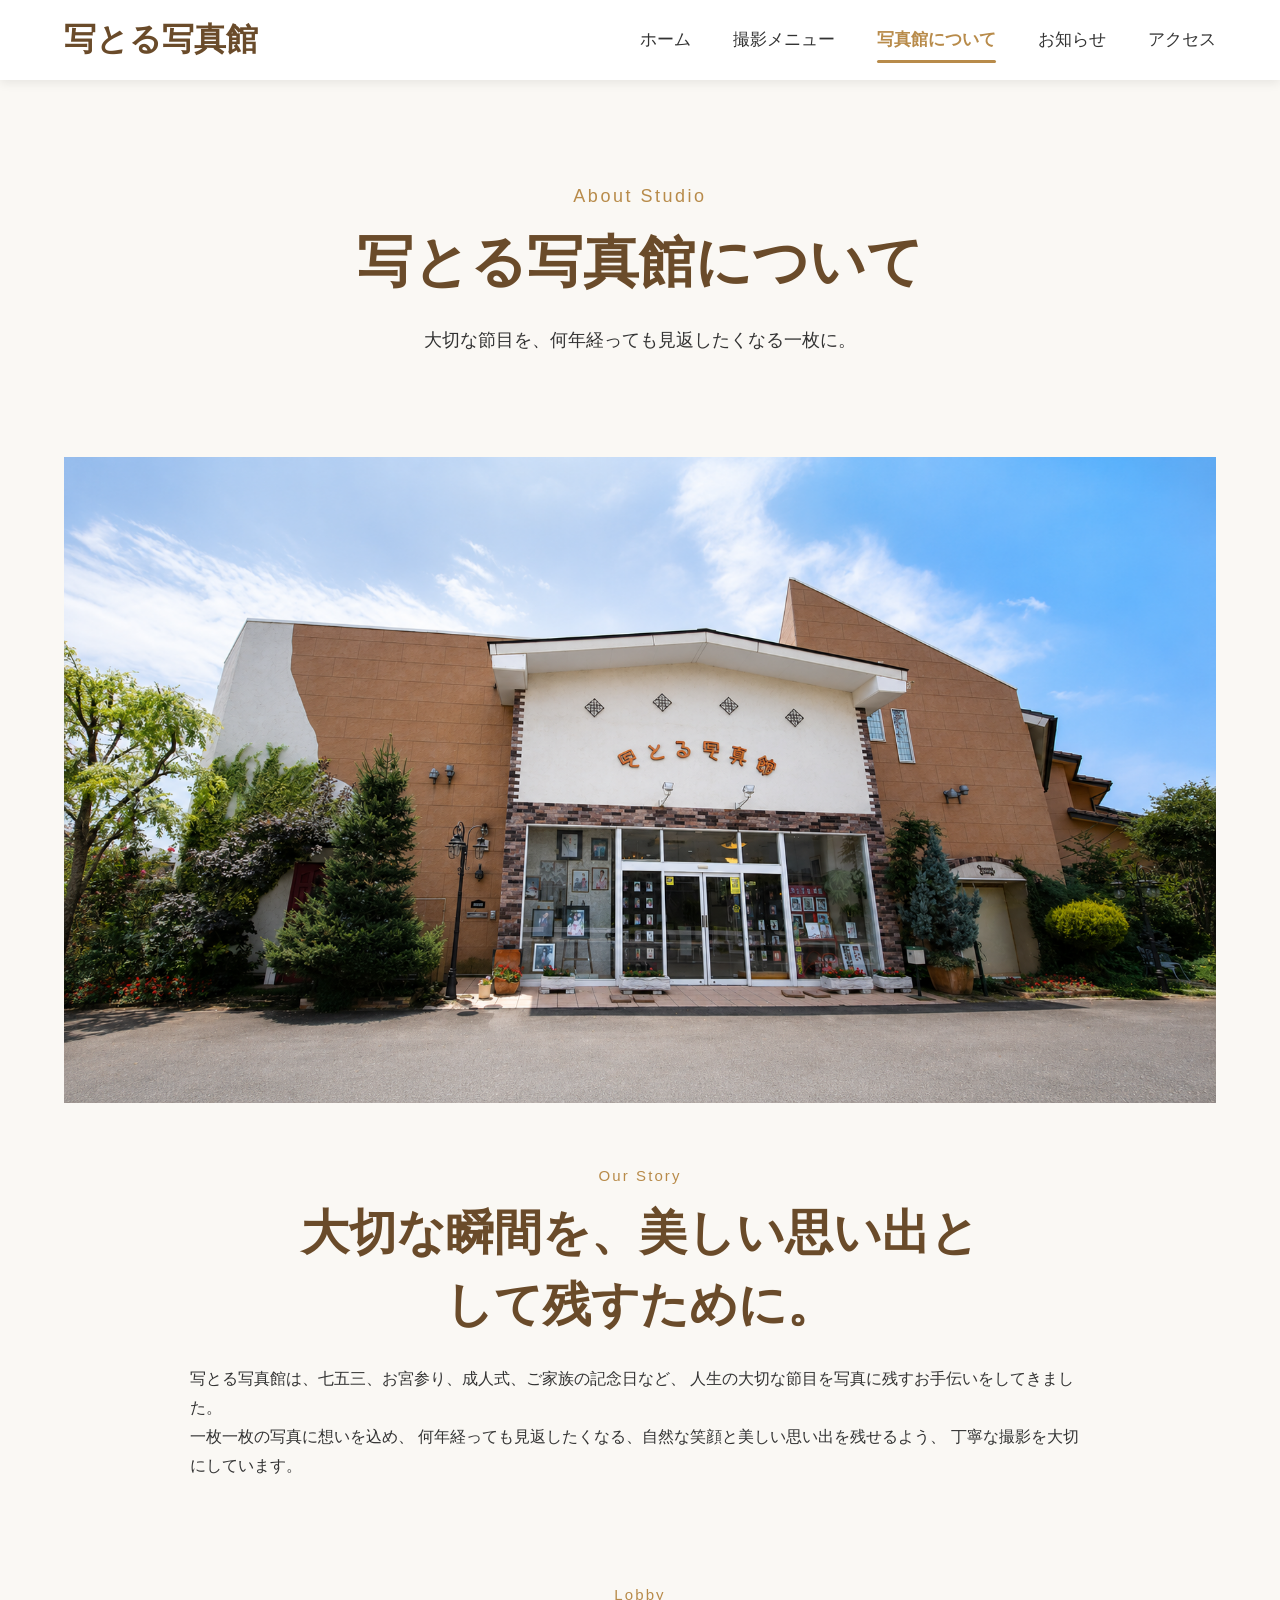
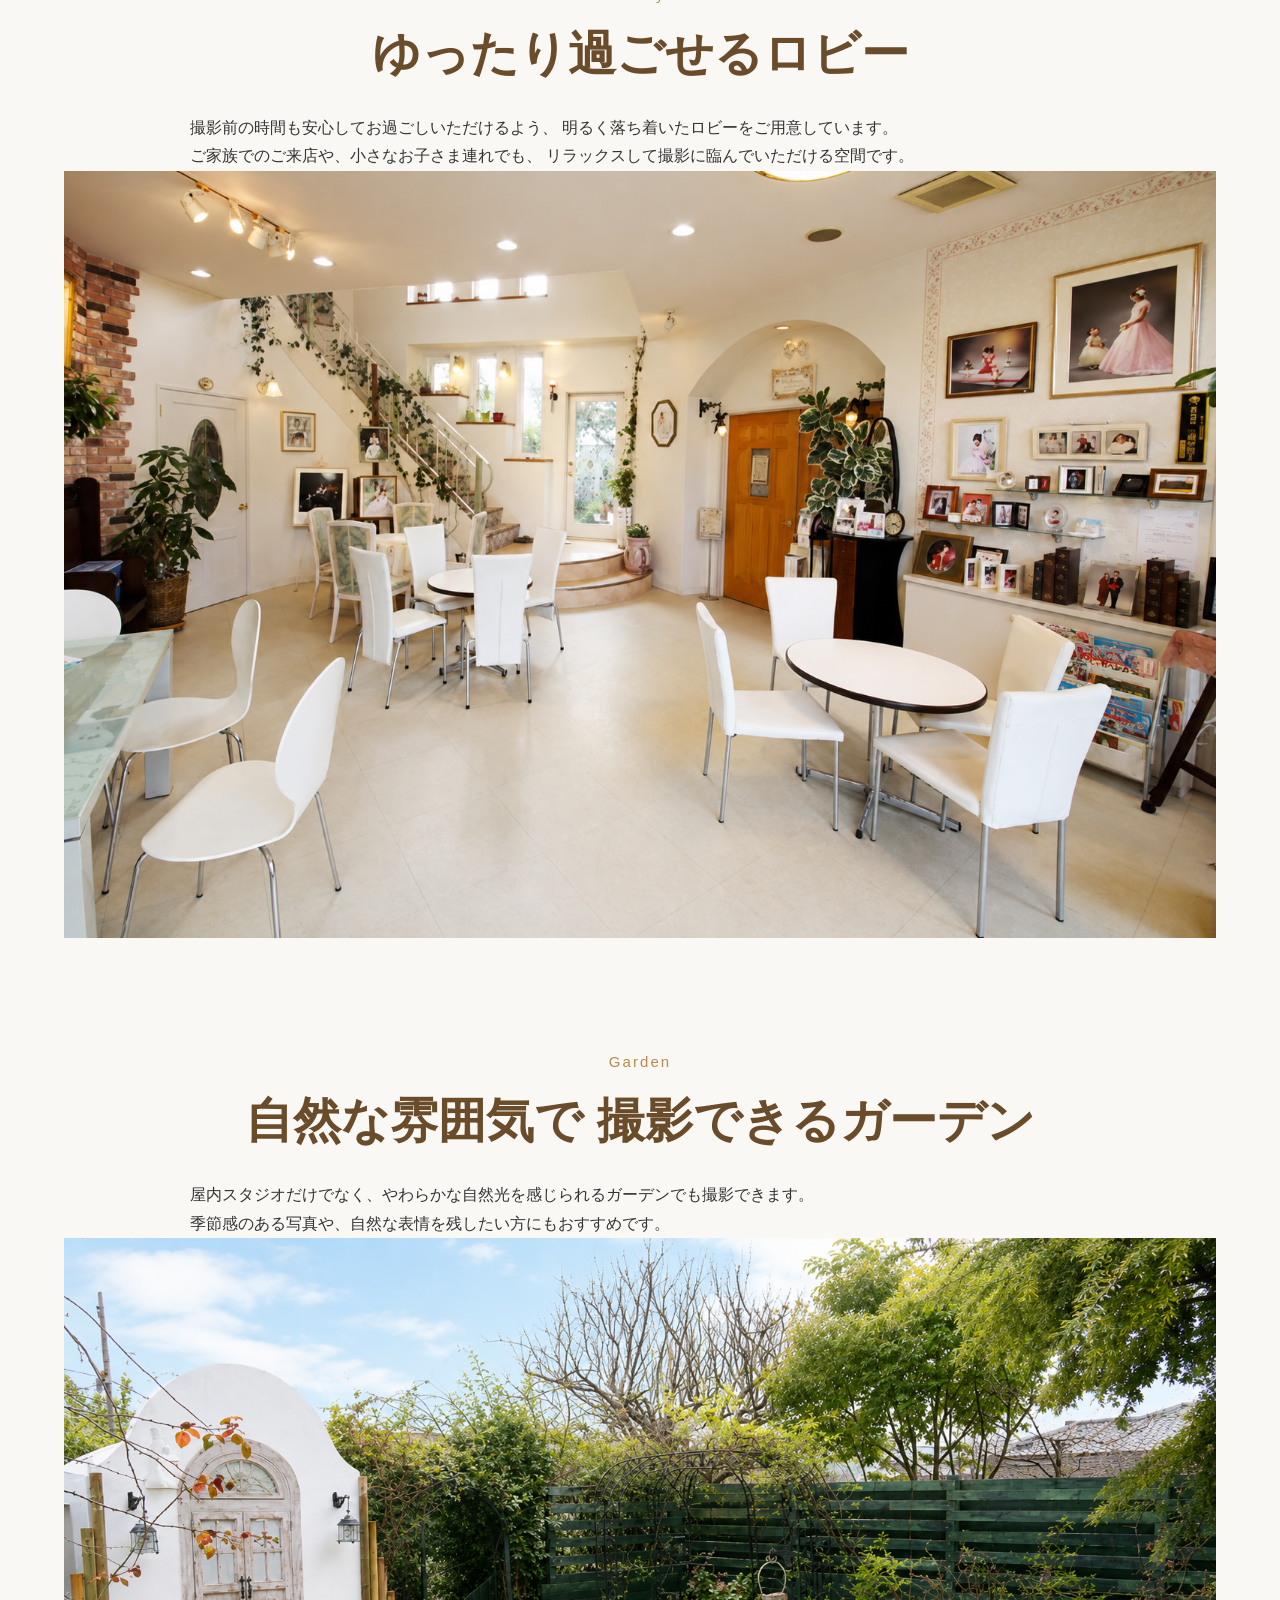
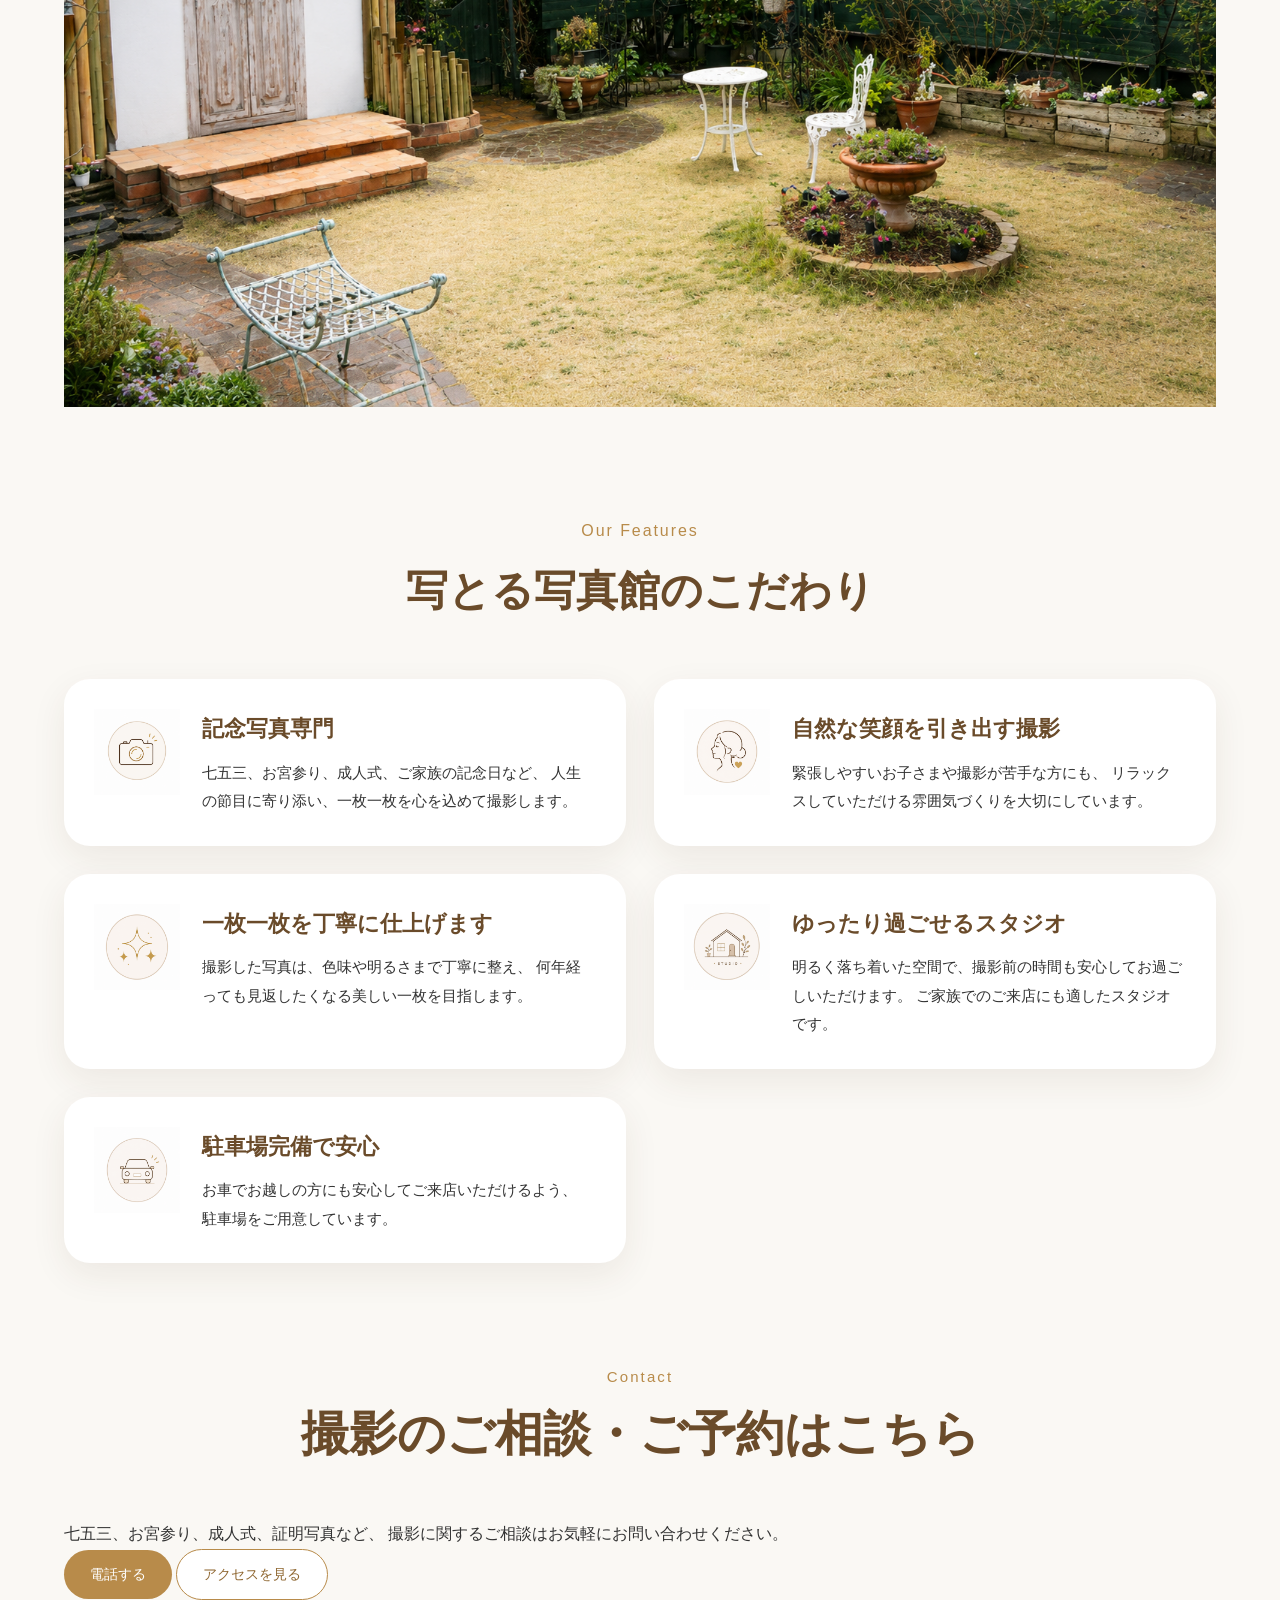
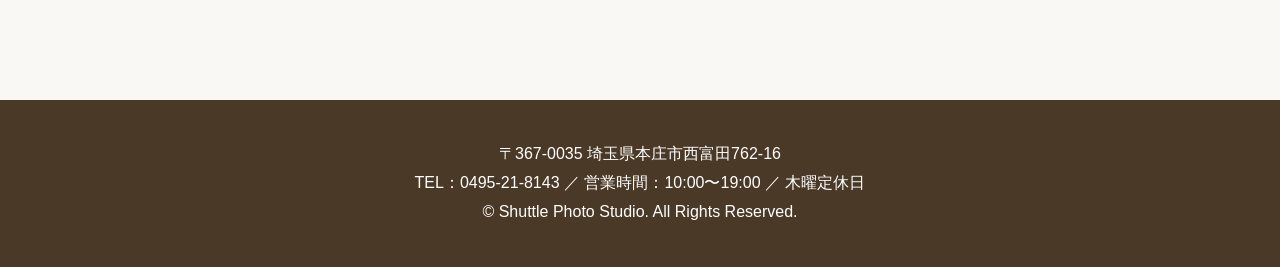
==== commit d2d6b7bd: "Add files via upload" ====
--- a/about.html
+++ b/about.html
@@ -16,7 +16,7 @@
   <header class="site-header">
     <div class="header-inner">
       <a href="index.html" class="site-logo">写とる写真館</a>
-      
+
 
         <nav class="site-nav">
         <div class="nav-row">
@@ -39,7 +39,7 @@
 
     <section class="page-hero">
       <p class="section-label">About Studio</p>
-      <h1>写とる写真館について</h1>
+      <h1>写とる写真館<br class="sp-only">について</h1>
       <p>
         大切な節目を、<br class="sp-only">何年経っても見返したくなる一枚に。
       </p>
@@ -50,7 +50,7 @@
 
       <div class="studio-main-text">
         <p class="section-label">Our Story</p>
-        <h2>大切な瞬間を、美しい思い出として残すために。</h2>
+        <h2>大切な瞬間を、<br class="sp-only">美しい思い出として<br class="sp-only">残すために。</h2>
         <p>
           写とる写真館は、七五三、お宮参り、成人式、ご家族の記念日など、
           人生の大切な節目を写真に残すお手伝いをしてきました。
@@ -169,7 +169,7 @@
 
     <section class="section about-contact">
       <p class="section-label">Contact</p>
-      <h2>撮影のご相談・ご予約はこちら</h2>
+      <h2>撮影のご相談・<br class="sp-only">ご予約はこちら</h2>
       <p>
         七五三、お宮参り、成人式、証明写真など、
         撮影に関するご相談はお気軽にお問い合わせください。
--- a/style.css
+++ b/style.css
@@ -1599,22 +1599,33 @@
 
 
 /* ===========================
-   スマホ実機調整：ナビ2段中央揃え
-=========================== */
-
+   ナビゲーション調整
+=========================== */
+
+/* PC */
+.site-nav{
+    display:flex;
+    justify-content:center;
+    align-items:center;
+    gap:42px;
+}
+
+.nav-row{
+    display:flex;
+    align-items:center;
+    gap:42px;
+}
+
+/* スマホ */
 @media (max-width:600px){
 
     .site-nav{
-        display:flex;
         flex-direction:column;
-        align-items:center;
         gap:12px;
     }
 
     .nav-row{
-        display:flex;
         justify-content:center;
-        align-items:center;
         gap:28px;
     }
 
@@ -1624,7 +1635,6 @@
         text-align:center;
     }
 }
-
 
 /* ===========================
    スマホ実機調整：説明文の改行
